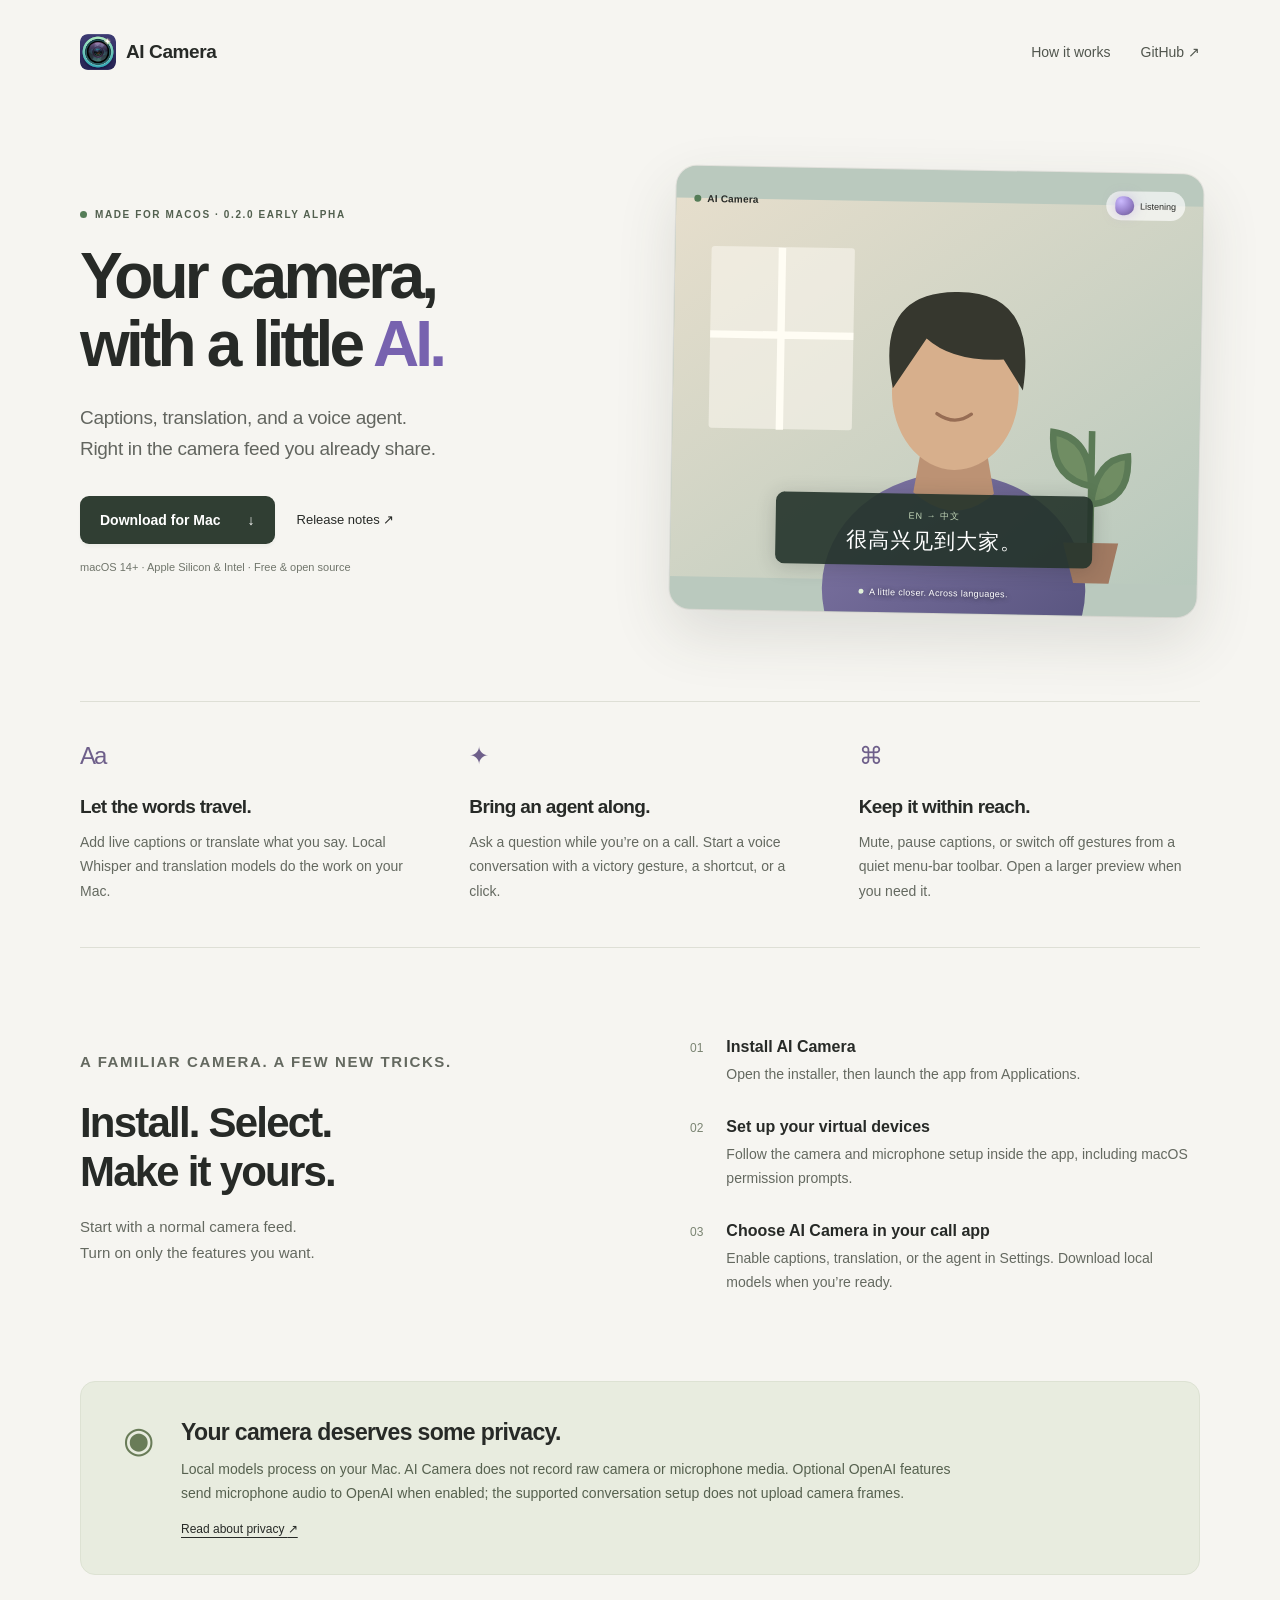
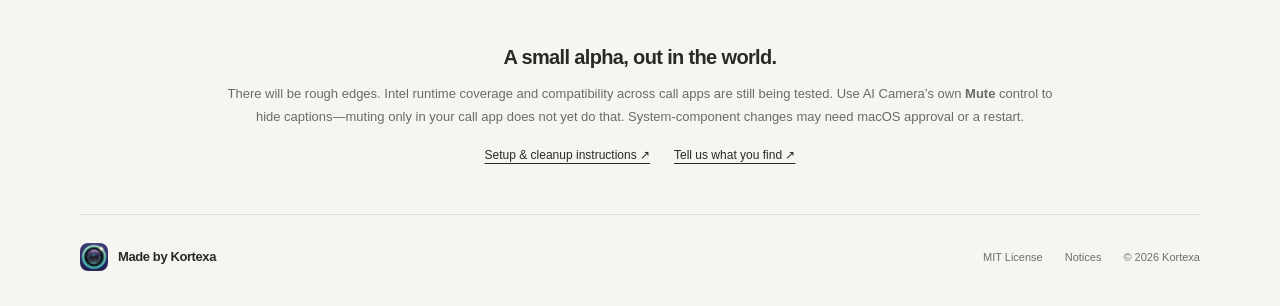
==== site/index.html @ 080cf195 "Prepare AI Camera 0.2.0 early alpha distribution" ====
<!doctype html>
<html lang="en">
<head>
  <meta charset="utf-8"><meta name="viewport" content="width=device-width, initial-scale=1">
  <meta name="description" content="AI Camera for macOS. Live captions, local translation, and a voice agent in the camera feed you already share.">
  <meta name="theme-color" content="#f6f5f1">
  <meta property="og:title" content="AI Camera — Your camera, with a little AI.">
  <meta property="og:description" content="Captions, translation, and a voice agent. Right in your camera feed. Early alpha for macOS.">
  <meta property="og:type" content="website"><meta property="og:image" content="https://kortexa-ai.github.io/aicamera/icon.png">
  <link rel="icon" type="image/png" href="icon.png"><link rel="stylesheet" href="styles.css">
  <title>AI Camera — Your camera, with a little AI.</title>
</head>
<body>
<a class="skip" href="#main">Skip to content</a>
<header class="wrap"><a class="brand" href="./" aria-label="AI Camera home"><img src="icon.png" alt="" width="36" height="36">AI Camera</a><nav aria-label="Main navigation"><a href="#how">How it works</a><a href="https://github.com/kortexa-ai/aicamera">GitHub <span aria-hidden="true">↗</span></a></nav></header>
<main id="main">
  <section class="hero wrap">
    <div class="intro"><p class="eyebrow"><span class="dot"></span> MADE FOR MACOS · 0.2.0 EARLY ALPHA</p><h1>Your camera,<br>with a little <span>AI.</span></h1>
    <p class="lede">Captions, translation, and a voice agent.<br>Right in the camera feed you already share.</p>
    <div class="actions"><a class="download" href="https://github.com/kortexa-ai/aicamera/releases/download/v0.2.0/AICamera-0.2.0.pkg">Download for Mac <span aria-hidden="true">↓</span></a><a class="text-link" href="https://github.com/kortexa-ai/aicamera/releases/tag/v0.2.0">Release notes <span aria-hidden="true">↗</span></a></div>
    <p class="fine">macOS 14+ · Apple Silicon &amp; Intel · Free &amp; open source</p></div>
    <div class="camera" role="img" aria-label="Illustration of AI Camera showing a translated caption and a listening agent over a camera feed">
      <div class="camera-top"><span class="camera-name"><span class="dot"></span> AI Camera</span><span class="agent"><span class="orb"></span> Listening</span></div>
      <svg class="scene" viewBox="0 0 640 460" aria-hidden="true"><defs><linearGradient id="room" x2="1" y2="1"><stop stop-color="#e6decc"/><stop offset="1" stop-color="#b8c9bd"/></linearGradient><linearGradient id="shirt" x2="1" y2="1"><stop stop-color="#8076a5"/><stop offset="1" stop-color="#514e78"/></linearGradient></defs><rect width="640" height="460" fill="url(#room)"/><rect x="44" y="58" width="174" height="221" rx="4" fill="#f8f5eb" opacity=".65"/><path d="M130 59v221M44 165h174" stroke="#fffdf4" stroke-width="9"/><ellipse cx="345" cy="470" rx="160" ry="141" fill="url(#shirt)"/><path d="M302 305h81l9 48q-47 43-98 0z" fill="#bc9274"/><ellipse cx="343" cy="230" rx="77" ry="95" fill="#d7af8c"/><path d="M267 227q-25-115 74-118 101-4 84 118l-24-37q-62 4-94-24z" fill="#36372e"/><path d="M321 257q22 15 42 0" fill="none" stroke="#976d54" stroke-width="4" stroke-linecap="round"/><path d="M510 420V275m0 67q-50-9-47-65 45 6 47 65m0 22q48-5 44-59-39 4-44 59" stroke="#5b7a56" stroke-width="8" fill="#708d63"/><path d="M477 411h67l-11 49h-43z" fill="#a17a62"/></svg>
      <div class="caption"><span class="caption-language">EN → 中文</span><p>很高兴见到大家。</p></div>
      <div class="camera-bottom"><span class="live-dot"></span> A little closer. Across languages.</div>
    </div>
  </section>
  <section class="features wrap" aria-label="Features">
    <article><span class="feature-icon" aria-hidden="true">Aa</span><h2>Let the words travel.</h2><p>Add live captions or translate what you say. Local Whisper and translation models do the work on your Mac.</p></article>
    <article><span class="feature-icon" aria-hidden="true">✦</span><h2>Bring an agent along.</h2><p>Ask a question while you’re on a call. Start a voice conversation with a victory gesture, a shortcut, or a click.</p></article>
    <article><span class="feature-icon" aria-hidden="true">⌘</span><h2>Keep it within reach.</h2><p>Mute, pause captions, or switch off gestures from a quiet menu-bar toolbar. Open a larger preview when you need it.</p></article>
  </section>
  <section id="how" class="setup wrap"><div><p class="eyebrow">A FAMILIAR CAMERA. A FEW NEW TRICKS.</p><h2>Install. Select.<br>Make it yours.</h2><p>Start with a normal camera feed.<br>Turn on only the features you want.</p></div><ol><li><span>01</span><div><h3>Install AI Camera</h3><p>Open the installer, then launch the app from Applications.</p></div></li><li><span>02</span><div><h3>Set up your virtual devices</h3><p>Follow the camera and microphone setup inside the app, including macOS permission prompts.</p></div></li><li><span>03</span><div><h3>Choose AI Camera in your call app</h3><p>Enable captions, translation, or the agent in Settings. Download local models when you’re ready.</p></div></li></ol></section>
  <section class="privacy wrap"><span class="privacy-mark" aria-hidden="true">◉</span><div><h2>Your camera deserves some privacy.</h2><p>Local models process on your Mac. AI Camera does not record raw camera or microphone media. Optional OpenAI features send microphone audio to OpenAI when enabled; the supported conversation setup does not upload camera frames.</p><a href="https://github.com/kortexa-ai/aicamera/blob/v0.2.0/SECURITY.md">Read about privacy <span aria-hidden="true">↗</span></a></div></section>
  <aside class="alpha wrap"><h2>A small alpha, out in the world.</h2><p>There will be rough edges. Intel runtime coverage and compatibility across call apps are still being tested. Use AI Camera’s own <strong>Mute</strong> control to hide captions—muting only in your call app does not yet do that. System-component changes may need macOS approval or a restart.</p><div><a href="https://github.com/kortexa-ai/aicamera/blob/v0.2.0/docs/installation.md">Setup &amp; cleanup instructions ↗</a><a href="https://github.com/kortexa-ai/aicamera/issues">Tell us what you find ↗</a></div></aside>
</main>
<footer class="wrap"><a class="brand" href="https://kortexa.ai"><img src="icon.png" alt="" width="28" height="28">Made by Kortexa</a><div><a href="https://github.com/kortexa-ai/aicamera/blob/v0.2.0/LICENSE">MIT License</a><a href="https://github.com/kortexa-ai/aicamera/blob/v0.2.0/NOTICE">Notices</a><span>© 2026 Kortexa</span></div></footer>
</body></html>
---- site/styles.css ----
*{box-sizing:border-box}html{scroll-behavior:smooth;scroll-padding-top:32px}body{margin:0;background:#f6f5f1;color:#272a27;font-family:-apple-system,BlinkMacSystemFont,"Segoe UI",sans-serif;-webkit-font-smoothing:antialiased}a{color:inherit;text-decoration:none}a:hover{text-decoration:underline}a:focus-visible{outline:3px solid #6a55bd;outline-offset:5px;border-radius:3px}.wrap{width:min(1120px,calc(100% - 64px));margin-inline:auto}.skip{position:absolute;left:20px;top:-80px;background:white;padding:12px;z-index:10}.skip:focus{top:12px}header{height:104px;display:flex;align-items:center;justify-content:space-between}.brand{display:flex;align-items:center;gap:10px;font-weight:650;letter-spacing:-.4px;font-size:19px}.brand img{border-radius:8px}nav{display:flex;gap:30px;font-size:14px;color:#51564e}.hero{display:grid;grid-template-columns:1.05fr 1fr;gap:40px;align-items:center;padding:66px 0 88px}.eyebrow{font-size:10px;letter-spacing:1.6px;font-weight:650;display:flex;align-items:center;gap:8px;color:#52604f}.dot{width:7px;height:7px;border-radius:50%;background:#557d58;display:inline-block}h1{font-weight:600;letter-spacing:-3.8px;font-size:clamp(42px,5vw,66px);line-height:1.06;margin:23px 0}h1 span{color:#7762af}.lede{font-size:19px;line-height:1.65;color:#62655f;letter-spacing:-.3px}.actions{display:flex;gap:22px;align-items:center;margin:31px 0 17px}.download{display:inline-flex;align-items:center;justify-content:space-between;gap:27px;background:#303e33;color:#fff;border-radius:9px;padding:16px 20px;font-size:14px;font-weight:600;box-shadow:0 3px 3px #22332209}.download:hover{background:#415846;text-decoration:none}.text-link{font-size:13px}.fine{font-size:11px;color:#70756b}.camera{position:relative;aspect-ratio:1.19;border-radius:20px;overflow:hidden;box-shadow:0 24px 60px #3d453223,0 0 0 1px #323b2614;background:#bac9be;transform:rotate(1deg)}.scene{display:block;width:100%;height:100%;object-fit:cover}.camera-top{position:absolute;inset:18px 18px auto;display:flex;justify-content:space-between;align-items:center;z-index:1;font-size:10px}.camera-name{display:flex;align-items:center;gap:6px;font-weight:650;letter-spacing:.2px}.agent{display:flex;gap:6px;align-items:center;background:#ffffffa8;padding:5px 9px;border-radius:20px;font-size:9px}.orb{width:19px;height:19px;border-radius:42% 58% 57% 43%;background:radial-gradient(circle at 30% 25%,#cbbafe,#9b85cf 50%,#685590);box-shadow:0 0 12px #b298da80;animation:breathe 4s ease-in-out infinite}.caption{position:absolute;left:50%;bottom:47px;transform:translateX(-50%);background:#25342be8;box-shadow:0 3px 20px #2223;color:#fff;border-radius:9px;padding:11px 24px;min-width:60%;text-align:center;white-space:nowrap}.caption-language{color:#c3d7b9;font-size:9px;letter-spacing:1px}.caption p{font-size:21px;margin:4px 0 0;letter-spacing:1px}.camera-bottom{position:absolute;bottom:15px;left:0;right:0;display:flex;align-items:center;justify-content:center;gap:6px;color:#fff;text-shadow:0 1px 5px #0009;font-size:9px;letter-spacing:.3px}.live-dot{width:5px;height:5px;border-radius:50%;background:#e0f0d8}.features{display:grid;grid-template-columns:repeat(3,1fr);gap:48px;border-block:1px solid #dedfd6;padding:40px 0 44px}.feature-icon{display:block;width:34px;height:34px;color:#6e5f8a;font-size:24px;letter-spacing:-2px;margin-bottom:20px}h2{font-weight:600;letter-spacing:-.65px}.features h2{font-size:19px;margin:0 0 12px}.features p{font-size:14px;line-height:1.75;color:#646960;margin:0}.setup{display:grid;grid-template-columns:1fr 1fr;gap:100px;padding:86px 0}.setup h2{font-size:42px;line-height:1.15;letter-spacing:-1.8px;margin:24px 0 18px}.setup p{color:#646960;line-height:1.75;font-size:15px}.setup ol{list-style:none;padding:0;margin:0;display:grid;gap:27px}.setup li{display:flex;gap:23px}.setup li>span{font-size:12px;color:#7a8472;line-height:29px}.setup h3{font-size:16px;font-weight:600;margin:4px 0 6px}.setup li p{margin:0;font-size:14px}.privacy{display:flex;gap:27px;padding:37px 42px;background:#e8ecdf;border:1px solid #dde2d3;border-radius:15px}.privacy-mark{font-size:36px;color:#697c58}.privacy h2{font-size:23px;margin:0 0 12px}.privacy p{max-width:780px;color:#56614f;line-height:1.7;font-size:14px;margin:0 0 14px}.privacy a,.alpha a{font-size:12px;text-decoration:underline;text-underline-offset:4px}.alpha{padding:54px 0 52px;max-width:850px;text-align:center}.alpha h2{font-size:20px;margin-bottom:13px}.alpha p{font-size:13px;line-height:1.8;color:#6a6c62}.alpha div{display:flex;justify-content:center;gap:24px;margin-top:19px}footer{border-top:1px solid #dedfd6;display:flex;align-items:center;justify-content:space-between;padding:28px 0 35px}footer .brand{font-size:13px;font-weight:550}footer>div{display:flex;gap:22px;font-size:11px;color:#6c7067}@keyframes breathe{50%{border-radius:58% 42% 45% 55%;transform:scale(1.09)}}@media(max-width:900px){.hero{gap:25px}.actions{gap:14px}.text-link{font-size:12px}.download{gap:15px;padding:15px}.features{gap:25px}.setup{gap:50px}}@media(max-width:700px){.wrap{width:calc(100% - 40px)}header{height:78px}nav{gap:20px;font-size:12px}.brand{font-size:17px}.hero{grid-template-columns:1fr;gap:42px;padding:40px 0 50px}h1{font-size:59px;letter-spacing:-3.2px}.lede{font-size:18px}.camera{max-width:500px;width:100%;margin:auto;transform:none}.features{grid-template-columns:1fr;gap:30px;padding:32px 0}.feature-icon{float:left;margin:0 20px 55px 0}.features h2{font-size:19px}.features p{max-width:440px}.setup{grid-template-columns:1fr;gap:28px;padding:48px 0}.setup h2{font-size:37px}.privacy{padding:25px 22px;gap:17px}.privacy h2{font-size:21px}.privacy-mark{font-size:27px}.alpha{padding:35px 0}.alpha div{gap:19px;flex-wrap:wrap}footer{align-items:flex-start;gap:20px}footer>div{flex-wrap:wrap;justify-content:flex-end;gap:12px;max-width:160px}.eyebrow{letter-spacing:1.2px;font-size:9px}}@media(prefers-reduced-motion:reduce){html{scroll-behavior:auto}.orb{animation:none}}
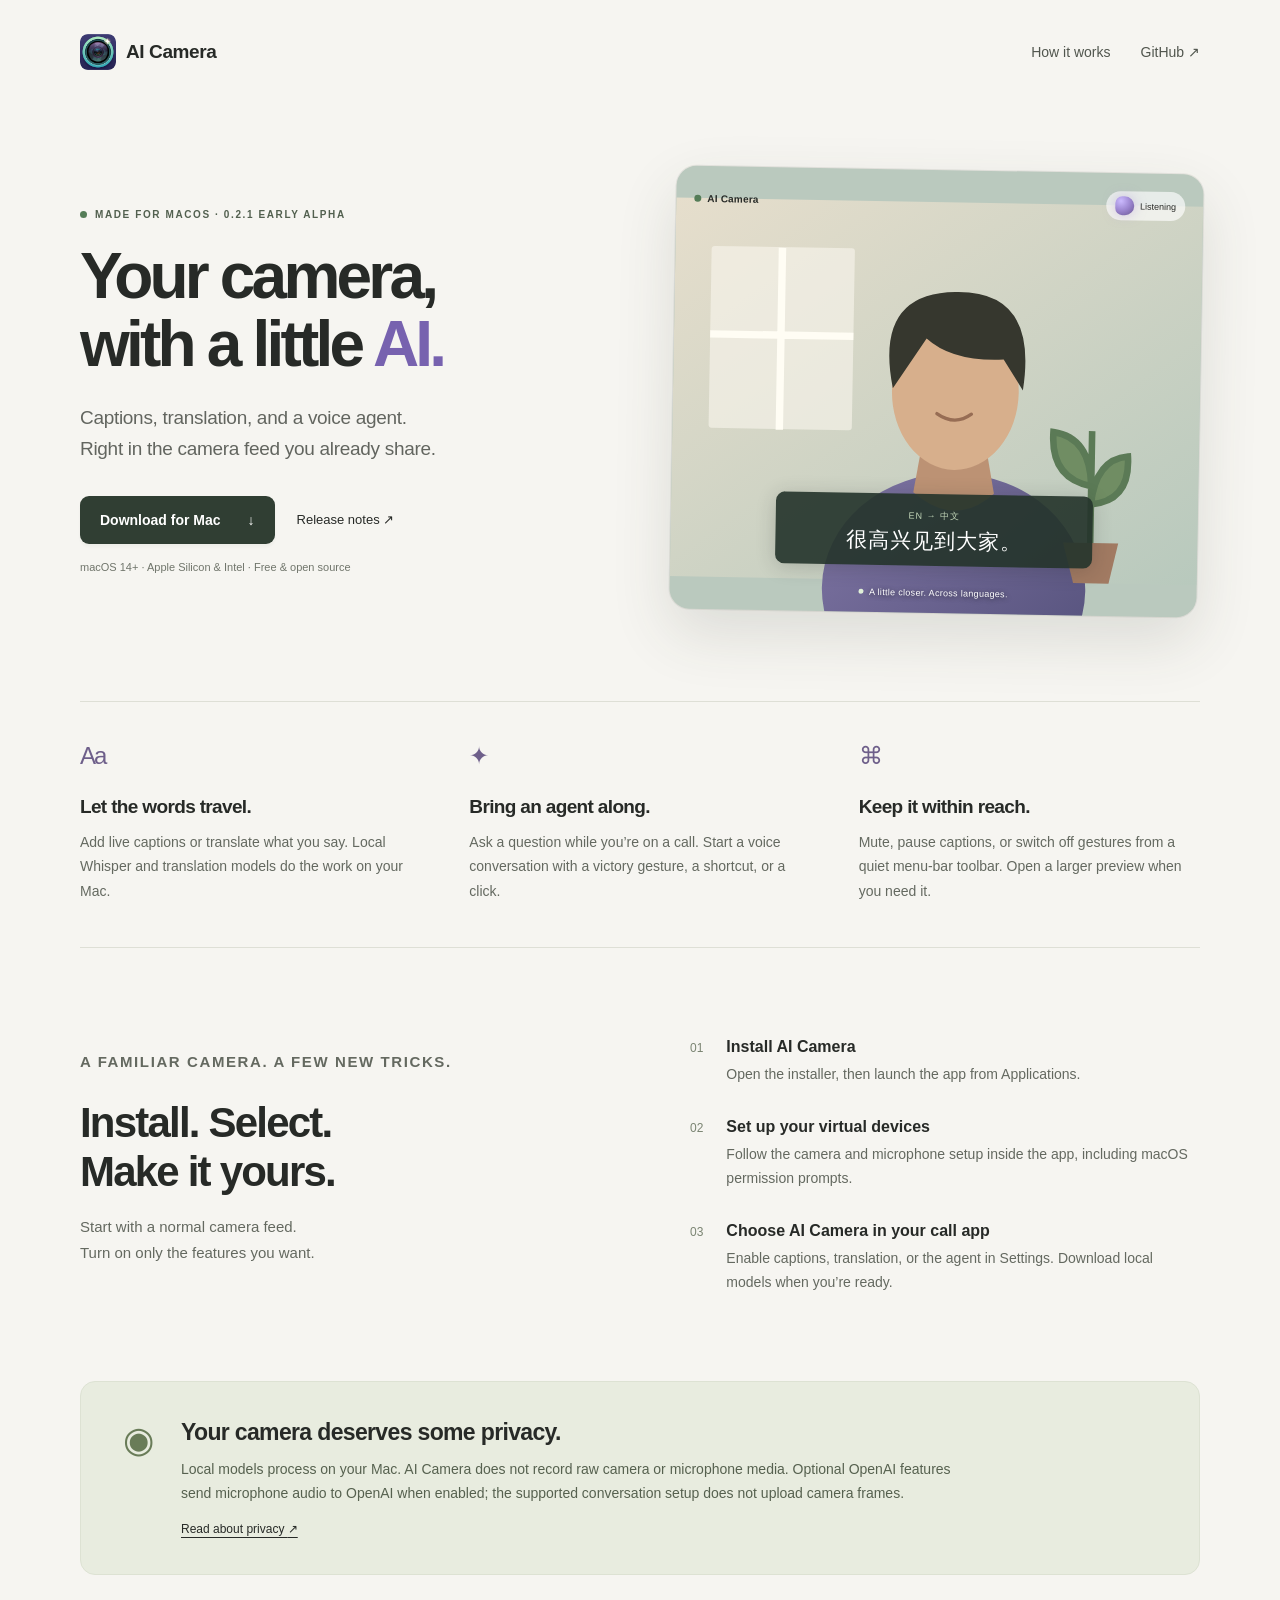
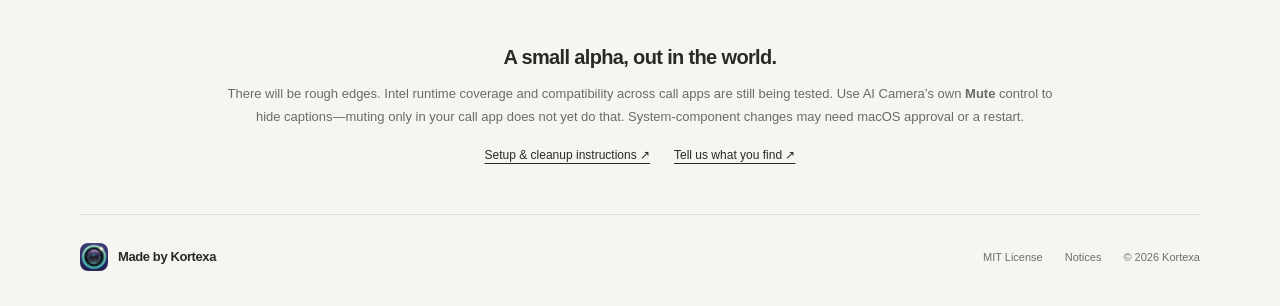
==== commit 7eff6ddd: "Publish 420v camera formats so Catalyst apps show AI Camera WhatsApp for Mac and other Catalyst apps" ====
--- a/site/index.html
+++ b/site/index.html
@@ -15,9 +15,9 @@
 <header class="wrap"><a class="brand" href="./" aria-label="AI Camera home"><img src="icon.png" alt="" width="36" height="36">AI Camera</a><nav aria-label="Main navigation"><a href="#how">How it works</a><a href="https://github.com/kortexa-ai/aicamera">GitHub <span aria-hidden="true">↗</span></a></nav></header>
 <main id="main">
   <section class="hero wrap">
-    <div class="intro"><p class="eyebrow"><span class="dot"></span> MADE FOR MACOS · 0.2.0 EARLY ALPHA</p><h1>Your camera,<br>with a little <span>AI.</span></h1>
+    <div class="intro"><p class="eyebrow"><span class="dot"></span> MADE FOR MACOS · 0.2.1 EARLY ALPHA</p><h1>Your camera,<br>with a little <span>AI.</span></h1>
     <p class="lede">Captions, translation, and a voice agent.<br>Right in the camera feed you already share.</p>
-    <div class="actions"><a class="download" href="https://github.com/kortexa-ai/aicamera/releases/download/v0.2.0/AICamera-0.2.0.pkg">Download for Mac <span aria-hidden="true">↓</span></a><a class="text-link" href="https://github.com/kortexa-ai/aicamera/releases/tag/v0.2.0">Release notes <span aria-hidden="true">↗</span></a></div>
+    <div class="actions"><a class="download" href="https://github.com/kortexa-ai/aicamera/releases/download/v0.2.1/AICamera-0.2.1.pkg">Download for Mac <span aria-hidden="true">↓</span></a><a class="text-link" href="https://github.com/kortexa-ai/aicamera/releases/tag/v0.2.0">Release notes <span aria-hidden="true">↗</span></a></div>
     <p class="fine">macOS 14+ · Apple Silicon &amp; Intel · Free &amp; open source</p></div>
     <div class="camera" role="img" aria-label="Illustration of AI Camera showing a translated caption and a listening agent over a camera feed">
       <div class="camera-top"><span class="camera-name"><span class="dot"></span> AI Camera</span><span class="agent"><span class="orb"></span> Listening</span></div>
